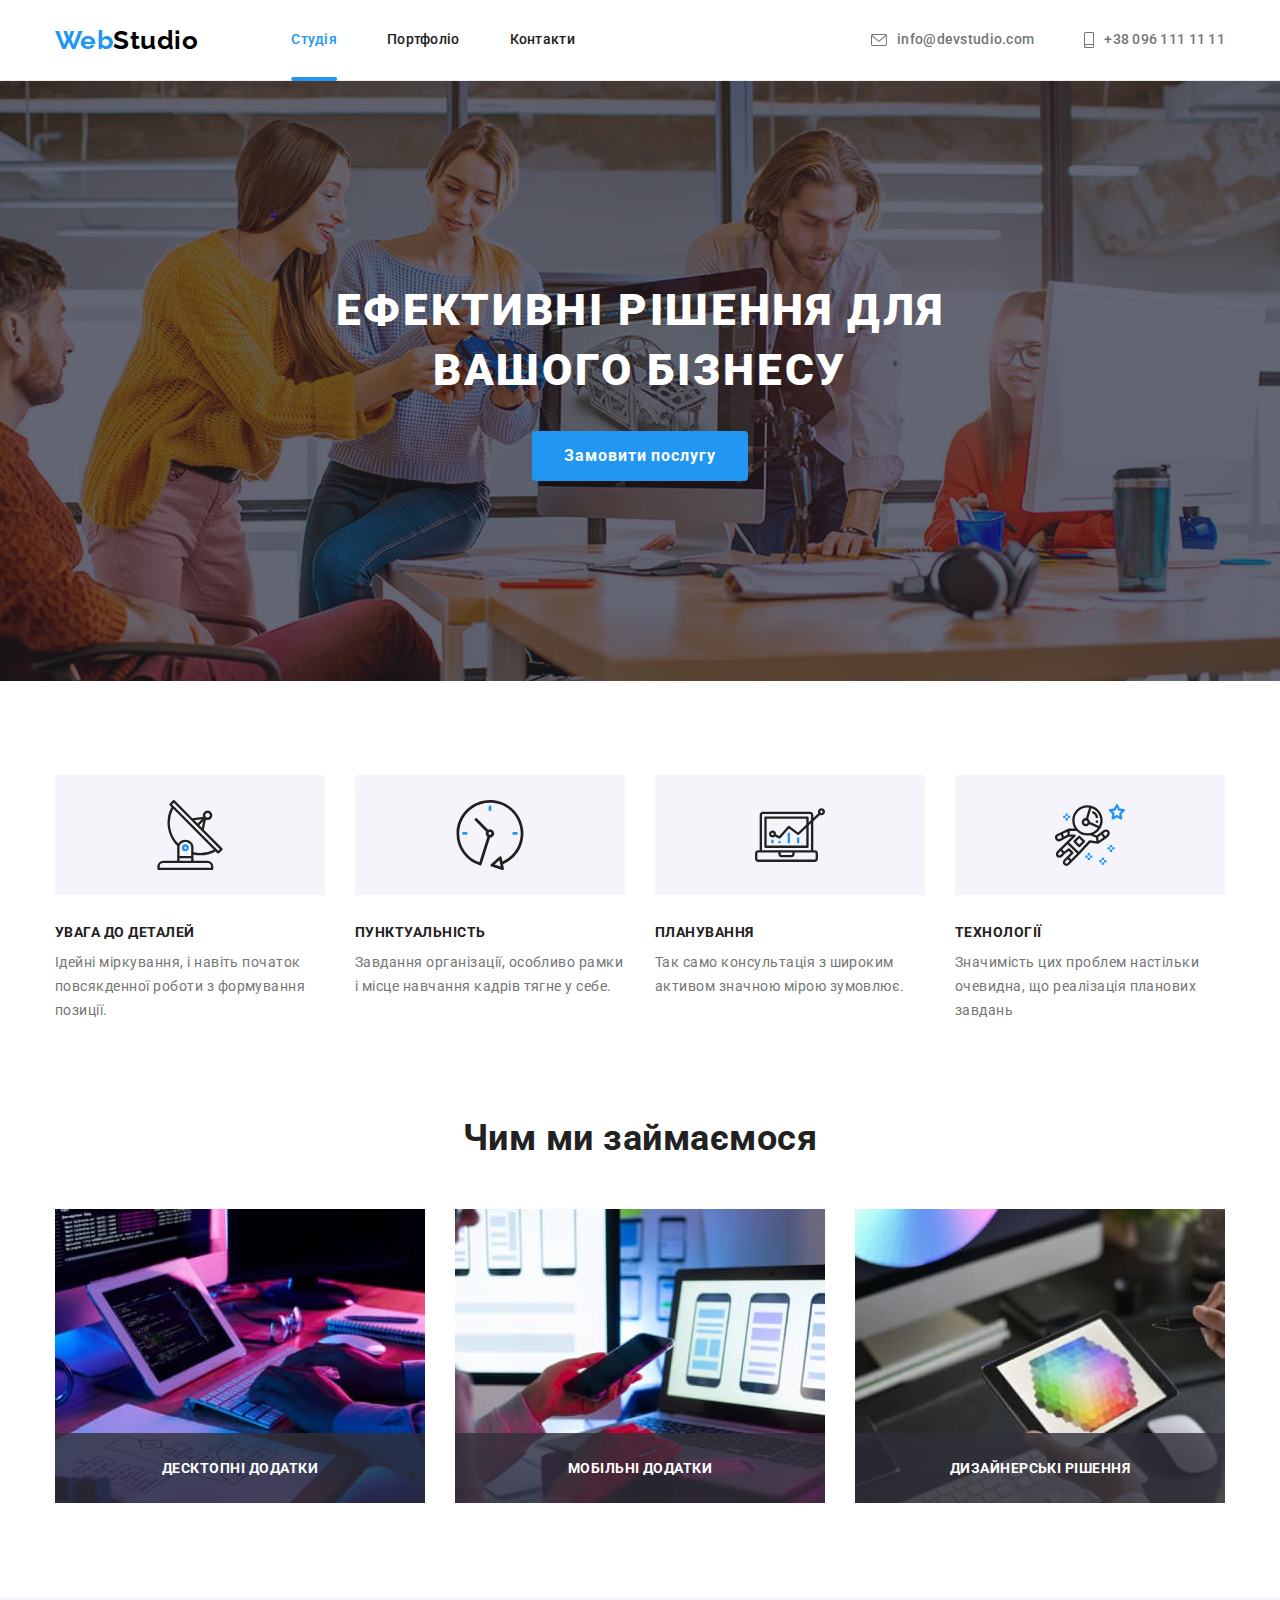
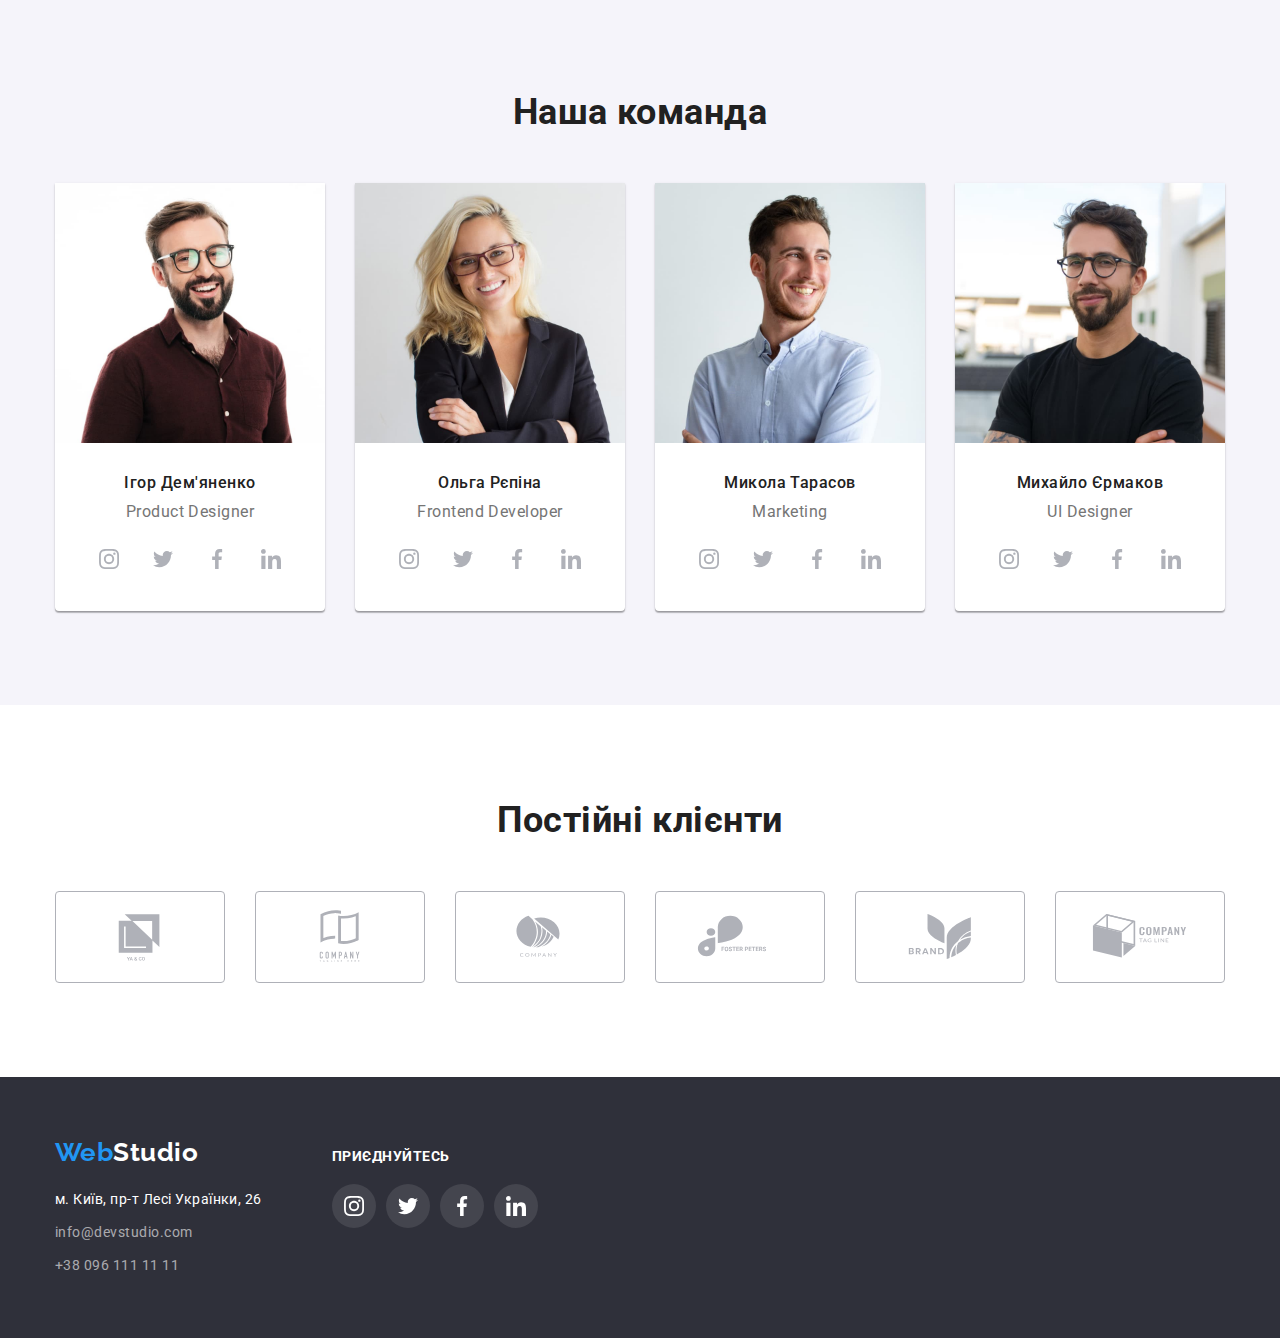
==== index.html @ afffd0d1 "Initial commit" ====
<!DOCTYPE html>
<html lang="uk">
  <head>
    <meta charset="UTF-8" />
    <meta
      http-equiv="X-UA-Compatible"
      content="IE=edge"
    />
    <meta
      name="viewport"
      content="width=device-width, initial-scale=1.0"
    />
    <title lang="en">WebStudio</title>
    <link
      href="https://fonts.googleapis.com/css2?family=Raleway:wght@700&family=Roboto:wght@400;500;700;900&display=swap"
      rel="stylesheet"
    />
    <link
      rel="stylesheet"
      href="https://cdnjs.cloudflare.com/ajax/libs/modern-normalize/1.1.0/modern-normalize.min.css"
      integrity="sha512-wpPYUAdjBVSE4KJnH1VR1HeZfpl1ub8YT/NKx4PuQ5NmX2tKuGu6U/JRp5y+Y8XG2tV+wKQpNHVUX03MfMFn9Q=="
      crossorigin="anonymous"
      referrerpolicy="no-referrer"
    />
    <link
      rel="stylesheet"
      href="./css/styles.css"
    />
  </head>
  <body>
    <!--Шапка сайту -->
    <header class="header">
      <div class="header-container container">
        <a
          class="logo"
          href="/"
          lang="en"
          >Web<span class="logo-black">Studio</span></a
        >
        <nav class="header-nav">
          <ul class="header-list list">
            <li class="item">
              <a
                href=""
                class="link current"
                >Студія</a
              >
            </li>
            <li class="item">
              <a
                href="./portfolio.html"
                class="link"
                >Портфоліо</a
              >
            </li>
            <li class="item">
              <a
                href=""
                class="link"
                >Контакти</a
              >
            </li>
          </ul>
        </nav>

        <ul class="contacts list">
          <li class="item">
            <a
              href="mailto:info@devstudio.com"
              class="contact"
            >
              <svg
                class="header-icon"
                width="16"
                height="12"
              >
                <use href="./images/icons.svg#icon-envelope"></use>
              </svg>
              info@devstudio.com</a
            >
          </li>
          <li class="item">
            <a
              href="tel:+380961111111"
              class="contact"
            >
              <svg
                class="header-icon"
                width="10"
                height="16"
              >
                <use href="./images/icons.svg#icon-smartphone"></use>
              </svg>
              +38 096 111 11 11</a
            >
          </li>
        </ul>
      </div>
    </header>

    <main>
      <!-- Герой -->

      <section class="hero">
        <h1 class="hero-title">Ефективні рішення для вашого бізнесу</h1>
        <button
          type="button"
          class="button primary"
          data-modal-open
        >
          Замовити послугу
        </button>
      </section>

      <!-- Переваги -->
      <section class="section feature">
        <div class="container">
          <h2 class="visually-hidden">Особливості</h2>

          <ul class="features list">
            <li class="item">
              <div class="feature-picture">
                <svg
                  class="feature-icon"
                  width="70"
                  height="70"
                >
                  <use href="./images/icons.svg#icon-antenna-1"></use>
                </svg>
              </div>
              <h3 class="title">Увага до деталей</h3>
              <p class="text">
                Ідейні міркування, і навіть початок повсякденної роботи з
                формування позиції.
              </p>
            </li>
            <li class="item">
              <div class="feature-picture">
                <svg
                  class="feature-icon"
                  width="70"
                  height="70"
                >
                  <use href="./images/icons.svg#icon-clock-1"></use>
                </svg>
              </div>
              <h3 class="title">Пунктуальність</h3>
              <p class="text">
                Завдання організації, особливо рамки і місце навчання кадрів
                тягне у себе.
              </p>
            </li>
            <li class="item">
              <div class="feature-picture">
                <svg
                  class="feature-icon"
                  width="70"
                  height="70"
                >
                  <use href="./images/icons.svg#icon-diagram-1"></use>
                </svg>
              </div>
              <h3 class="title">Планування</h3>
              <p class="text">
                Так само консультація з широким активом значною мірою зумовлює.
              </p>
            </li>
            <li class="item">
              <div class="feature-picture">
                <svg
                  class="feature-icon"
                  width="70"
                  height="70"
                >
                  <use href="./images/icons.svg#icon-astronaut-1"></use>
                </svg>
              </div>
              <h3 class="title">Технології</h3>
              <p class="text">
                Значимість цих проблем настільки очевидна, що реалізація
                планових завдань
              </p>
            </li>
          </ul>
        </div>
      </section>

      <!-- Чим ми займаємося -->
      <section class="section">
        <div class="container">
          <h2 class="section-title">Чим ми займаємося</h2>

          <ul class="activities list">
            <li class="item">
              <img
                src="./images/img1.jpg"
                alt="фото-1"
                width="370"
              />
              <div class="overlay">
                <p class="overlay-text">Десктопні додатки</p>
              </div>
            </li>
            <li class="item">
              <img
                src="./images/img2.jpg"
                alt="фото-2"
                width="370"
              />
              <div class="overlay">
                <p class="overlay-text">Мобільні додатки</p>
              </div>
            </li>
            <li class="item">
              <img
                src="./images/img3.jpg"
                alt="фото-3"
                width="370"
              />
              <div class="overlay">
                <p class="overlay-text">Дизайнерські рішення</p>
              </div>
            </li>
          </ul>
        </div>
      </section>

      <!-- Команда -->
      <section class="team-section section">
        <div class="container">
          <h2 class="section-title">Наша команда</h2>

          <ul class="team list">
            <li class="background">
              <img
                src="./images/igor_demyanenko.jpg"
                alt="Ігор Дем'яненко"
                width="270"
              />
              <div class="team-wrapper">
                <h3 class="title">Ігор Дем'яненко</h3>
                <p
                  lang="en"
                  class="text"
                >
                  Product Designer
                </p>
                <ul class="socials list">
                  <li class="socials-item">
                    <a
                      class="socials-link link"
                      href=""
                      target="_blank"
                      rel="noopener norefferer"
                      aria-label="Instagram icon"
                    >
                      <svg
                        class="socials-icon"
                        width="20"
                        height="20"
                      >
                        <use href="./images/icons.svg#icon-instagram-2"></use>
                      </svg>
                    </a>
                  </li>
                  <li class="socials-item">
                    <a
                      class="socials-link link"
                      href=""
                      target="_blank"
                      rel="noopener norefferer"
                      aria-label="Twitter icon"
                    >
                      <svg
                        class="socials-icon"
                        width="20"
                        height="20"
                      >
                        <use href="./images/icons.svg#icon-twitter-1"></use>
                      </svg>
                    </a>
                  </li>
                  <li class="socials-item">
                    <a
                      class="socials-link link"
                      href=""
                      target="_blank"
                      rel="noopener norefferer"
                      aria-label="Facebook icon"
                    >
                      <svg
                        class="socials-icon"
                        width="20"
                        height="20"
                      >
                        <use href="./images/icons.svg#icon-facebook-1"></use>
                      </svg>
                    </a>
                  </li>
                  <li class="socials-item">
                    <a
                      class="socials-link link"
                      href=""
                      target="_blank"
                      rel="noopener norefferer"
                      aria-label="Linkedin icon"
                    >
                      <svg
                        class="socials-icon"
                        width="20"
                        height="20"
                      >
                        <use href="./images/icons.svg#icon-linkedin-1"></use>
                      </svg>
                    </a>
                  </li>
                </ul>
              </div>
            </li>
            <li class="background">
              <img
                src="./images/olga_repina.jpg"
                alt="Ольга Рєпіна"
                width="270"
              />
              <div class="team-wrapper">
                <h3 class="title">Ольга Рєпіна</h3>
                <p
                  lang="en"
                  class="text"
                >
                  Frontend Developer
                </p>
                <ul class="socials list">
                  <li class="socials-item">
                    <a
                      class="socials-link link"
                      href=""
                      target="_blank"
                      rel="noopener norefferer"
                      aria-label="Instagram icon"
                    >
                      <svg
                        class="socials-icon"
                        width="20"
                        height="20"
                      >
                        <use href="./images/icons.svg#icon-instagram-2"></use>
                      </svg>
                    </a>
                  </li>
                  <li class="socials-item">
                    <a
                      class="socials-link link"
                      href=""
                      target="_blank"
                      rel="noopener norefferer"
                      aria-label="Twitter icon"
                    >
                      <svg
                        class="socials-icon"
                        width="20"
                        height="20"
                      >
                        <use href="./images/icons.svg#icon-twitter-1"></use>
                      </svg>
                    </a>
                  </li>
                  <li class="socials-item">
                    <a
                      class="socials-link link"
                      href=""
                      target="_blank"
                      rel="noopener norefferer"
                      aria-label="Facebook icon"
                    >
                      <svg
                        class="socials-icon"
                        width="20"
                        height="20"
                      >
                        <use href="./images/icons.svg#icon-facebook-1"></use>
                      </svg>
                    </a>
                  </li>
                  <li class="socials-item">
                    <a
                      class="socials-link link"
                      href=""
                      target="_blank"
                      rel="noopener norefferer"
                      aria-label="Linkedin icon"
                    >
                      <svg
                        class="socials-icon"
                        width="20"
                        height="20"
                      >
                        <use href="./images/icons.svg#icon-linkedin-1"></use>
                      </svg>
                    </a>
                  </li>
                </ul>
              </div>
            </li>
            <li class="background">
              <img
                src="./images/mykola_tarasov.jpg"
                alt="Микола Тарасов"
                width="270"
              />
              <div class="team-wrapper">
                <h3 class="title">Микола Тарасов</h3>
                <p
                  lang="en"
                  class="text"
                >
                  Marketing
                </p>
                <ul class="socials list">
                  <li class="socials-item">
                    <a
                      class="socials-link link"
                      href=""
                      target="_blank"
                      rel="noopener norefferer"
                      aria-label="Instagram icon"
                    >
                      <svg
                        class="socials-icon"
                        width="20"
                        height="20"
                      >
                        <use href="./images/icons.svg#icon-instagram-2"></use>
                      </svg>
                    </a>
                  </li>
                  <li class="socials-item">
                    <a
                      class="socials-link link"
                      href=""
                      target="_blank"
                      rel="noopener norefferer"
                      aria-label="Twitter icon"
                    >
                      <svg
                        class="socials-icon"
                        width="20"
                        height="20"
                      >
                        <use href="./images/icons.svg#icon-twitter-1"></use>
                      </svg>
                    </a>
                  </li>
                  <li class="socials-item">
                    <a
                      class="socials-link link"
                      href=""
                      target="_blank"
                      rel="noopener norefferer"
                      aria-label="Facebook icon"
                    >
                      <svg
                        class="socials-icon"
                        width="20"
                        height="20"
                      >
                        <use href="./images/icons.svg#icon-facebook-1"></use>
                      </svg>
                    </a>
                  </li>
                  <li class="socials-item">
                    <a
                      class="socials-link link"
                      href=""
                      target="_blank"
                      rel="noopener norefferer"
                      aria-label="Linkedin icon"
                    >
                      <svg
                        class="socials-icon"
                        width="20"
                        height="20"
                      >
                        <use href="./images/icons.svg#icon-linkedin-1"></use>
                      </svg>
                    </a>
                  </li>
                </ul>
              </div>
            </li>
            <li class="background">
              <img
                src="./images/myhaylo_yermakov.jpg"
                alt="Михайло Єрмаков"
                width="270"
              />
              <div class="team-wrapper">
                <h3 class="title">Михайло Єрмаков</h3>
                <p
                  lang="en"
                  class="text"
                >
                  UI Designer
                </p>
                <ul class="socials list">
                  <li class="socials-item">
                    <a
                      class="socials-link link"
                      href=""
                      target="_blank"
                      rel="noopener norefferer"
                      aria-label="Instagram icon"
                    >
                      <svg
                        class="socials-icon"
                        width="20"
                        height="20"
                      >
                        <use href="./images/icons.svg#icon-instagram-2"></use>
                      </svg>
                    </a>
                  </li>
                  <li class="socials-item">
                    <a
                      class="socials-link link"
                      href=""
                      target="_blank"
                      rel="noopener norefferer"
                      aria-label="Twitter icon"
                    >
                      <svg
                        class="socials-icon"
                        width="20"
                        height="20"
                      >
                        <use href="./images/icons.svg#icon-twitter-1"></use>
                      </svg>
                    </a>
                  </li>
                  <li class="socials-item">
                    <a
                      class="socials-link link"
                      href=""
                      target="_blank"
                      rel="noopener norefferer"
                      aria-label="Facebook icon"
                    >
                      <svg
                        class="socials-icon"
                        width="20"
                        height="20"
                      >
                        <use href="./images/icons.svg#icon-facebook-1"></use>
                      </svg>
                    </a>
                  </li>
                  <li class="socials-item">
                    <a
                      class="socials-link link"
                      href=""
                      target="_blank"
                      rel="noopener norefferer"
                      aria-label="Linkedin icon"
                    >
                      <svg
                        class="socials-icon"
                        width="20"
                        height="20"
                      >
                        <use href="./images/icons.svg#icon-linkedin-1"></use>
                      </svg>
                    </a>
                  </li>
                </ul>
              </div>
            </li>
          </ul>
        </div>
      </section>

      <!-- Постійні клієнти -->
      <section class="clients-section section">
        <div class="container">
          <h2 class="section-title">Постійні клієнти</h2>

          <ul class="clients list">
            <li class="clients-item">
              <a
                class="clients-link link"
                href=""
                target="_blank"
                rel="noopener norefferer"
                aria-label="Company-1"
              >
                <svg
                  class="clients-icon"
                  width="106"
                  height="60"
                >
                  <use href="./images/icons.svg#icon-Logo"></use>
                </svg>
              </a>
            </li>
            <li class="clients-item">
              <a
                class="clients-link link"
                href=""
                target="_blank"
                rel="noopener norefferer"
                aria-label="Company-2"
              >
                <svg
                  class="clients-icon"
                  width="106"
                  height="60"
                >
                  <use href="./images/icons.svg#icon-Logo2"></use>
                </svg>
              </a>
            </li>
            <li class="clients-item">
              <a
                class="clients-link link"
                href=""
                target="_blank"
                rel="noopener norefferer"
                aria-label="Company-3"
              >
                <svg
                  class="clients-icon"
                  width="106"
                  height="60"
                >
                  <use href="./images/icons.svg#icon-Logo3"></use>
                </svg>
              </a>
            </li>
            <li class="clients-item">
              <a
                class="clients-link link"
                href=""
                target="_blank"
                rel="noopener norefferer"
                aria-label="Company-4"
              >
                <svg
                  class="clients-icon"
                  width="106"
                  height="60"
                >
                  <use href="./images/icons.svg#icon-Logo4"></use>
                </svg>
              </a>
            </li>
            <li class="clients-item">
              <a
                class="clients-link link"
                href=""
                target="_blank"
                rel="noopener norefferer"
                aria-label="Company-5"
              >
                <svg
                  class="clients-icon"
                  width="106"
                  height="60"
                >
                  <use href="./images/icons.svg#icon-Logo5"></use>
                </svg>
              </a>
            </li>
            <li class="clients-item">
              <a
                class="clients-link link"
                href=""
                target="_blank"
                rel="noopener norefferer"
                aria-label="Company-6"
              >
                <svg
                  class="clients-icon"
                  width="106"
                  height="60"
                >
                  <use href="./images/icons.svg#icon-Logo6"></use>
                </svg>
              </a>
            </li>
          </ul>
        </div>
      </section>
    </main>

    <!-- Футер -->
    <footer class="footer">
      <div class="footer-container container">
        <div class="footer-main">
          <a
            class="logo"
            href="/"
            lang="en"
            >Web<span class="logo-white">Studio</span></a
          >
          <address>
            <ul class="list">
              <li class="footer-contacts">
                <a
                  href="https://goo.gl/maps/eDqH51peNd15KizH9"
                  target="_blank"
                  class="address"
                  rel="noopener norefferer nofollow"
                  >м. Київ, пр-т Лесі Українки, 26</a
                >
              </li>
              <li class="footer-contacts">
                <a
                  href="mailto:info@devstudio.com"
                  class="link"
                >
                  info@devstudio.com</a
                >
              </li>
              <li class="footer-contacts">
                <a
                  href="tel:+380961111111"
                  class="link"
                >
                  +38 096 111 11 11</a
                >
              </li>
            </ul>
          </address>
        </div>
        <div class="footer-socials">
          <p class="footer-join">Приєднуйтесь</p>
          <ul class="socials list">
            <li class="footer-socials-item">
              <a
                class="footer-socials-link link"
                href=""
                target="_blank"
                rel="noopener norefferer"
                aria-label="Instagram icon"
              >
                <svg
                  class="socials-icon"
                  width="20"
                  height="20"
                >
                  <use href="./images/icons.svg#icon-instagram-2"></use>
                </svg>
              </a>
            </li>
            <li class="footer-socials-item">
              <a
                class="footer-socials-link link"
                href=""
                target="_blank"
                rel="noopener norefferer"
                aria-label="Twitter icon"
              >
                <svg
                  class="socials-icon"
                  width="20"
                  height="20"
                >
                  <use href="./images/icons.svg#icon-twitter-1"></use>
                </svg>
              </a>
            </li>
            <li class="footer-socials-item">
              <a
                class="footer-socials-link link"
                href=""
                target="_blank"
                rel="noopener norefferer"
                aria-label="Facebook icon"
              >
                <svg
                  class="socials-icon"
                  width="20"
                  height="20"
                >
                  <use href="./images/icons.svg#icon-facebook-1"></use>
                </svg>
              </a>
            </li>
            <li class="footer-socials-item">
              <a
                class="footer-socials-link link"
                href=""
                target="_blank"
                rel="noopener norefferer"
                aria-label="Linkedin icon"
              >
                <svg
                  class="socials-icon"
                  width="20"
                  height="20"
                >
                  <use href="./images/icons.svg#icon-linkedin-1"></use>
                </svg>
              </a>
            </li>
          </ul>
        </div>
      </div>
    </footer>

    <!-- Modal window -->
    <div
      class="backdrop is-hidden"
      data-modal
    >
      <div class="modal">
        <button
          class="modal-btn"
          data-modal-close
        >
          <svg
            class="modal-icon"
            width="18"
            height="18"
          >
            <use href="./images/icons.svg#icon-close-black"></use>
          </svg>
        </button>
      </div>
    </div>

    <script src="./js/modal.js"></script>
  </body>
</html>
---- css/styles.css ----
/* Accent color #2196F3 */
/* logo black #000000 */
/* background header #FFFFFF */
/* background color white #F5F5F5 */
/* bacground color grey #F5F4FA */

/* title color  #212121 */
/* text color #757575 */

/* footer background color #2F303A */
/*  footer white #FFFFFF */
/* footer contacts  rgba(255, 255, 255, 0.6) */


:root {
  --black-logo: #000000;
  --primary-bgc: #FFFFFF;
  --primary-text-color: #757575;
  --title-text-color: #212121;
  --accent-color: #2196F3;
  --footer-contacts-color: rgba(255, 255, 255, 0.6);
  --footer-socials-bgc: rgba(255, 255, 255, 0.1);
  --footer-bgc: #2F303A;
  --button-bgc: #F5F4FA;
  --header-border: #ECECEC;
  --portfolio-border: #EEEEEE;
  --socials-color: #AFB1B8;
  --features-icon-color: #F5F4FA;
  --anim-fast: 250ms cubic-bezier(0.4, 0, 0.2, 1);
  --indent: 30px;
  --items: 3;
  
}

html {
  box-sizing: border-box;
  }

*, *::before, *::after {
  box-sizing: inherit;
}

body {
  margin: 0;
  background-color: var(--primary-bgc);
  color: var(--primary-text-color);
  font-family: Roboto, sans-serif;
  letter-spacing: 0.03em;
  
}

h1, h2, h3,h4, h5, h6, p, ul {
  margin: 0;
  padding: 0;

}

img {
  display: block;
  max-width: 100%;
  height: auto;
}


.list {
  list-style: none;
  margin: 0;
  padding: 0;
}

.container {
  margin-top: 0;
  margin-bottom: 0;
  margin-left: auto;
  margin-right: auto;
  width: 1200px;
  padding-left: 15px;
  padding-right: 15px;
}

/* ---Header--- */

.header-container {
  display: flex;
  align-items: center;
}

.header {
  border-bottom: 1px solid var(--header-border);
 }

/* Logo */
.logo {
  margin-right: 93px;
  
  color: var(--accent-color);
  text-decoration: none;
  font-family: Raleway, sans-serif;
  font-weight: 700;
  font-size: 26px;
  line-height: 1.19;
  
}
.logo-black {
  color: var(--black-logo);
}

/* Header nav */

.header-nav {
  margin-right: auto;
}

.header-list {
  display: flex;
  align-items: center;
  gap: 50px;
}

.contacts {
  display: flex;
  gap: 50px;
}

.header-list .link,
.contacts .contact {
  display: flex;
  position: relative;
  padding-top: 32px;
  padding-bottom: 32px;
 
  color: var(--title-text-color);
  text-decoration: none;
  font-weight: 500;
  font-size: 14px;
  line-height: 1.14;
  letter-spacing: 0.02em;
  
  transition: color var(--anim-fast);
}

.contacts .contact {
  color: var(--primary-text-color);
  gap: 10px;
  align-items: center;
}

.header-list .link.current {
  color: var(--accent-color);
  /* text-decoration: none; */
}

.header-icon {
  fill: currentColor;
}

.header-list .link:hover,
.header-list .link:focus,
.contacts .contact:hover,
.contacts .contact:focus {
  color: var(--accent-color);
}

.header-list .link.current::after {
  content: '';
  position:absolute;
  left: 50%;
  bottom: -1px;

  transform: translate(-50%);

  display: block;
  width: 100%;
  height: 4px;

  border-radius: 2px;

  background-color: var(--accent-color);

  /* opacity: 0; */
}

/* .header-list .link.current:hover::after,
.header-list .link.current:focus::after {
  opacity: 1;
} */

/* Hero */
.hero {
  max-width: 1600px;
  margin: 0 auto;
  padding: 200px 0;
  background-color: var(--footer-bgc);

  background-image: linear-gradient(
  to right,  
  rgba(47, 48, 58, 0.4), rgba(47, 48, 58, 0.4)),
  url(../images/hero-bg-photo.jpg);
  background-repeat: no-repeat;
  background-position: center;

  

  }

.hero-title {
  width: 696px;
  margin: 0 auto 30px;
  
  color: var(--primary-bgc);
  font-weight: 900;
  font-size: 44px;
  line-height: 1.36;
  text-align: center;
  letter-spacing: 0.06em;
  text-transform: uppercase;
 }

.button.primary {
  display: block;
  margin: 0 auto;
  

  color: var(--primary-bgc);
  background-color: var(--accent-color);
  font-weight: 700;
  font-size: 16px;
  line-height: 1.88;
  text-align: center;
  letter-spacing: 0.06em;
  padding: 10px 32px;
  min-width: 216px;
}


/* Section titles */

.section {
  padding-top: 94px;
  padding-bottom: 94px;
}

.section-title {
  color:var(--title-text-color);
  font-size: 36px;
  line-height: 1.17;
  text-align: center;
  margin-bottom: 50px;
}

.visually-hidden {
  position: absolute;
  white-space: nowrap;
  width: 1px;
  height: 1px;
  overflow: hidden;
  border: 0;
  padding: 0;
  clip: rect(0 0 0 0);
  clip-path: inset(50%);
  margin: -1px;
}

/* Features */
.section .features {
  padding-bottom: 0;
}

.section.feature {
  padding-bottom: 0;
}

.features {
  display: flex;
}

.feature-picture {
  display: flex;
  margin-bottom: 30px;
  justify-content: center;
  align-items: center;
  width: 270px;
  height: 120px;

  background-color: var(--features-icon-color);
}

.features .item {
  width: 270px;
}

.features .item:not(:last-child) {
  margin-right: 30px;
}

.features .title {
  color:var(--title-text-color);
  font-size: 14px;
  line-height: 1.14;
  text-transform: uppercase;
  margin-bottom: 10px;
}

.features .text {
  font-size: 14px;
  line-height: 1.71;
}

/* Activities */
.activities {
  display: flex;
  gap: var(--indent);
}

.activities .item {
  position: relative;
}

.overlay {
  position: absolute;
  bottom: 0;

  display: flex;
  justify-content: center;
  align-items: center;


  width: 100%;
  height: 70px;

  background-color: rgba(47, 48, 58, 0.8);
}

.overlay-text {
  text-align: center;
  text-transform: uppercase;

  color:#FFFFFF;
  font-weight: 700;
  font-size: 14px;
  line-height: calc(16/14);
}

/* Team */
.team-section {
  background-color: var(--button-bgc);
}

.team {
  display: flex;
  flex-wrap: wrap;
  gap: var(--indent);
}
  
.team .background {
  background-color: var(--primary-bgc);
  box-shadow: 0px 1px 3px rgba(0, 0, 0, 0.12), 0px 1px 1px rgba(0, 0, 0, 0.14), 0px 2px 1px rgba(0, 0, 0, 0.2);
  border-radius: 0px 0px 4px 4px;
}

.team-wrapper {
  padding: 30px 0;
}

.team .title {
  margin-bottom: 10px;
  color:var(--title-text-color);
  font-weight: 500;
  font-size: 16px;
  line-height: 1.19;
  text-align: center;
}

.team .text {
  margin-bottom: 16px;
  font-size: 16px;
  line-height: 1.19;
  text-align: center;
}

.socials {
  display: flex;
  justify-content: center;
  align-items: center;
  gap: 10px;
}

.socials-item {
  width: 44px;
  height: 44px;
}

.socials-link {
  display: flex;
  justify-content: center;
  align-items: center;
  width: 100%;
  height: 100%;
  border-radius: 50%;
  background-color: var(--primary-bgc);
  color: var(--socials-color);

  transition: color var(--anim-fast), background-color var(--anim-fast);
}

.socials-link:hover,
.socials-link:focus {
  background-color: var(--accent-color);
  color: var(--primary-bgc);
}

.socials-icon {
  fill: currentColor;
}

/* ---Clients--- */
.clients {
  display: flex;
  justify-content: center;
  gap: 30px;
}

.clients-item {
  width: 170px;
  height: 92px;
}

.clients-link {
  display: flex;
  justify-content: center;
  align-items:center;
  width: 100%;
  height: 100%;
  border: 1px solid var(--socials-color);
  border-radius: 4px;
  background-color: var(--primary-bgc);
  color: var(--socials-color);

  transition: color var(--anim-fast) border-color var(--anim-fast);
} 

.clients-link:hover,
.clients-link:focus {
  color: var(--accent-color);
  border-color: var(--accent-color);
}

.clients-icon {
  fill: currentColor;
}

/* ---Footer--- */
.footer {
  background-color: var(--footer-bgc);
  padding-top: 60px;
  padding-bottom: 60px;
   
}

.footer-container {
  display: flex;
  gap: 70px;
}

.footer .logo {
  margin: 0;
}


.logo-white {
  color: var(--primary-bgc);
}

.footer-contacts:not(:last-child)  {
  margin-bottom: 9px;
}


.footer-contacts .address,
.footer-contacts .link {
  text-decoration: none;
  font-style: normal;
  font-weight: 400;
  font-size: 14px;
  line-height: 1.71;
  display: inline-block;

  transition: color var(--anim-fast);
}

.footer-contacts .address {
  color: var(--primary-bgc);
  margin-top: 20px;
}

.footer-contacts .link {
  color: var(--footer-contacts-color);
 }


.footer-contacts .address:hover,
.footer-contacts .address:focus,
.footer-contacts .link:hover,
.footer-contacts .link:focus {
  color: var(--accent-color);
}



.footer-join {
  margin-bottom: 20px;
  font-style: normal;
  font-weight: 700;
  font-size: 14px;
  line-height: 1.17;
  text-transform: uppercase;
  color: var(--primary-bgc);
}

.footer-socials .socials {
  justify-content: flex-start;
}

.footer-socials-item {
  width: 44px;
  height: 44px;
}

.footer-socials-link {
  display: flex;
  justify-content: center;
  align-items: center;
  width: 100%;
  height: 100%;
  border-radius: 50%;
  background-color: var(--footer-socials-bgc);
  color: var(--primary-bgc);

  transition: color var(--anim-fast) background-color var(--anim-fast);
}

.footer-socials-link:hover,
.footer-socials-link:focus {
  background-color: var(--accent-color);
  color: var(--primary-bgc);
}

.socials-icon {
  fill: currentColor;
}
.footer-container {
  align-items: baseline;
}



/* Portfolio */

.filter {
  margin-bottom: 50px;
  display: flex;
  justify-content: center;

}

/* .filter .item + .item {
  margin-left: 8px;
} */

.filter .item:not(:last-child) {
  margin-right: 8px;
}

.button {
  color: var(--title-text-color);
  background-color: var(--button-bgc);
  font-family: inherit;
  cursor: pointer;
  font-weight: 500;
  font-size: 16px;
  line-height: 1.62;
  text-align: center;
  letter-spacing: 0.03em;
  border: transparent;
  border-radius: 4px;
  padding: 6px 22px;

  transition: color var(--anim-fast), background-color var(--anim-fast), box-shadow var(--anim-fast);
}

.button:hover,
.button:focus,
.button:active {
  color: var(--primary-bgc);
  background-color: var(--accent-color);
  box-shadow: 0px 3px 1px rgba(0, 0, 0, 0.1), 0px 1px 2px rgba(0, 0, 0, 0.08), 0px 2px 2px rgba(0, 0, 0, 0.12);
}

/* Flex projects */

.projects {
  display: flex;
  flex-wrap: wrap;
  gap: var(--indent);
}

.element {
  width: 370px;
}


.project {
  display: block;
  text-decoration: none;

  transition: box-shadow var(--anim-fast);
}

.project:hover,
.project:focus {
   box-shadow: 0px 1px 1px rgba(0, 0, 0, 0.12), 0px 4px 4px rgba(0, 0, 0, 0.06), 1px 4px 6px rgba(0, 0, 0, 0.16);
}

.project-image {
  position: relative;
  overflow: hidden;
}

.overlay-project {
  position: absolute;
  top: 0;
  left: 0;
  padding-left: 24px;
  padding-right: 24px;
  display: flex;
  align-items: center;
  width: 100%;
  height: 100%;
  background-color: rgba(33, 150, 243, 0.9);
  backdrop-filter: blur(3px);

  user-select: none;

  transform: translatey(100%);
  transition: transform var(--anim-fast);

  opacity: 0;
}

.overlay-project-text {
  font-size: 18px;
  line-height: calc(28/18);

  color: var(--primary-bgc);
}

.project:hover .overlay-project,
.project:focus .overlay-project {

  transform: translatey(0);

  opacity: 1;
}

.project-wrapper {
  border: 1px solid var(--portfolio-border);
  border-top: none;
  padding: 20px 24px;
}

.project .title {
  margin-bottom: 4px;

  color: var(--title-text-color);
  font-size: 18px;
  line-height: 2;
  letter-spacing: 0.06em;  
}  

.project .text{
  color: var(--primary-text-color);
  font-size: 16px;
  line-height: 1.88;  
}

/* Modal window */

.backdrop {
  position: fixed;
  top: 0;
  left: 0;

  width: 100%;
  height: 100%;

  background-color: rgba(0, 0, 0, 0.2);

  transition: opacity var(--anim-fast), visibility var(--anim-fast);
}

.backdrop.is-hidden {
  opacity: 0;
  visibility: hidden;
  pointer-events: none;
}

.modal {
  position: absolute;
  top: 50%;
  left: 50%;
  transform: translateX(-50%) translateY(-50%);

  width: 528px;
  min-height: 581px;


  background-color: var(--primary-bgc);
  box-shadow: 0px 1px 3px rgba(0, 0, 0, 0.12), 0px 1px 1px rgba(0, 0, 0, 0.14), 0px 2px 1px rgba(0, 0, 0, 0.2);
  border-radius: 4px;

  transition: transform var(--anim-fast), opacity var(--anim-fast);
}

.backdrop.is-hidden .modal {
  opacity: 0;
  transform: translateX(-50%) translateY(-70%); 
}

.modal-btn {
  position: absolute;
  top: 8px;
  right: 8px;

  padding: 0;
  display: inline-flex;
  align-items: center;
  justify-content: center;


  width: 30px;
  height: 30px;

  background-color: transparent;
  border: 1px solid rgba(0, 0, 0, 0.1);
  border-radius: 50%;
  
  cursor: pointer;
}

.modal-icon {
  fill: var(--black-logo);
}

.modal-icon:hover,
.modal-icon:focus {
  fill: var(--accent-color);
}
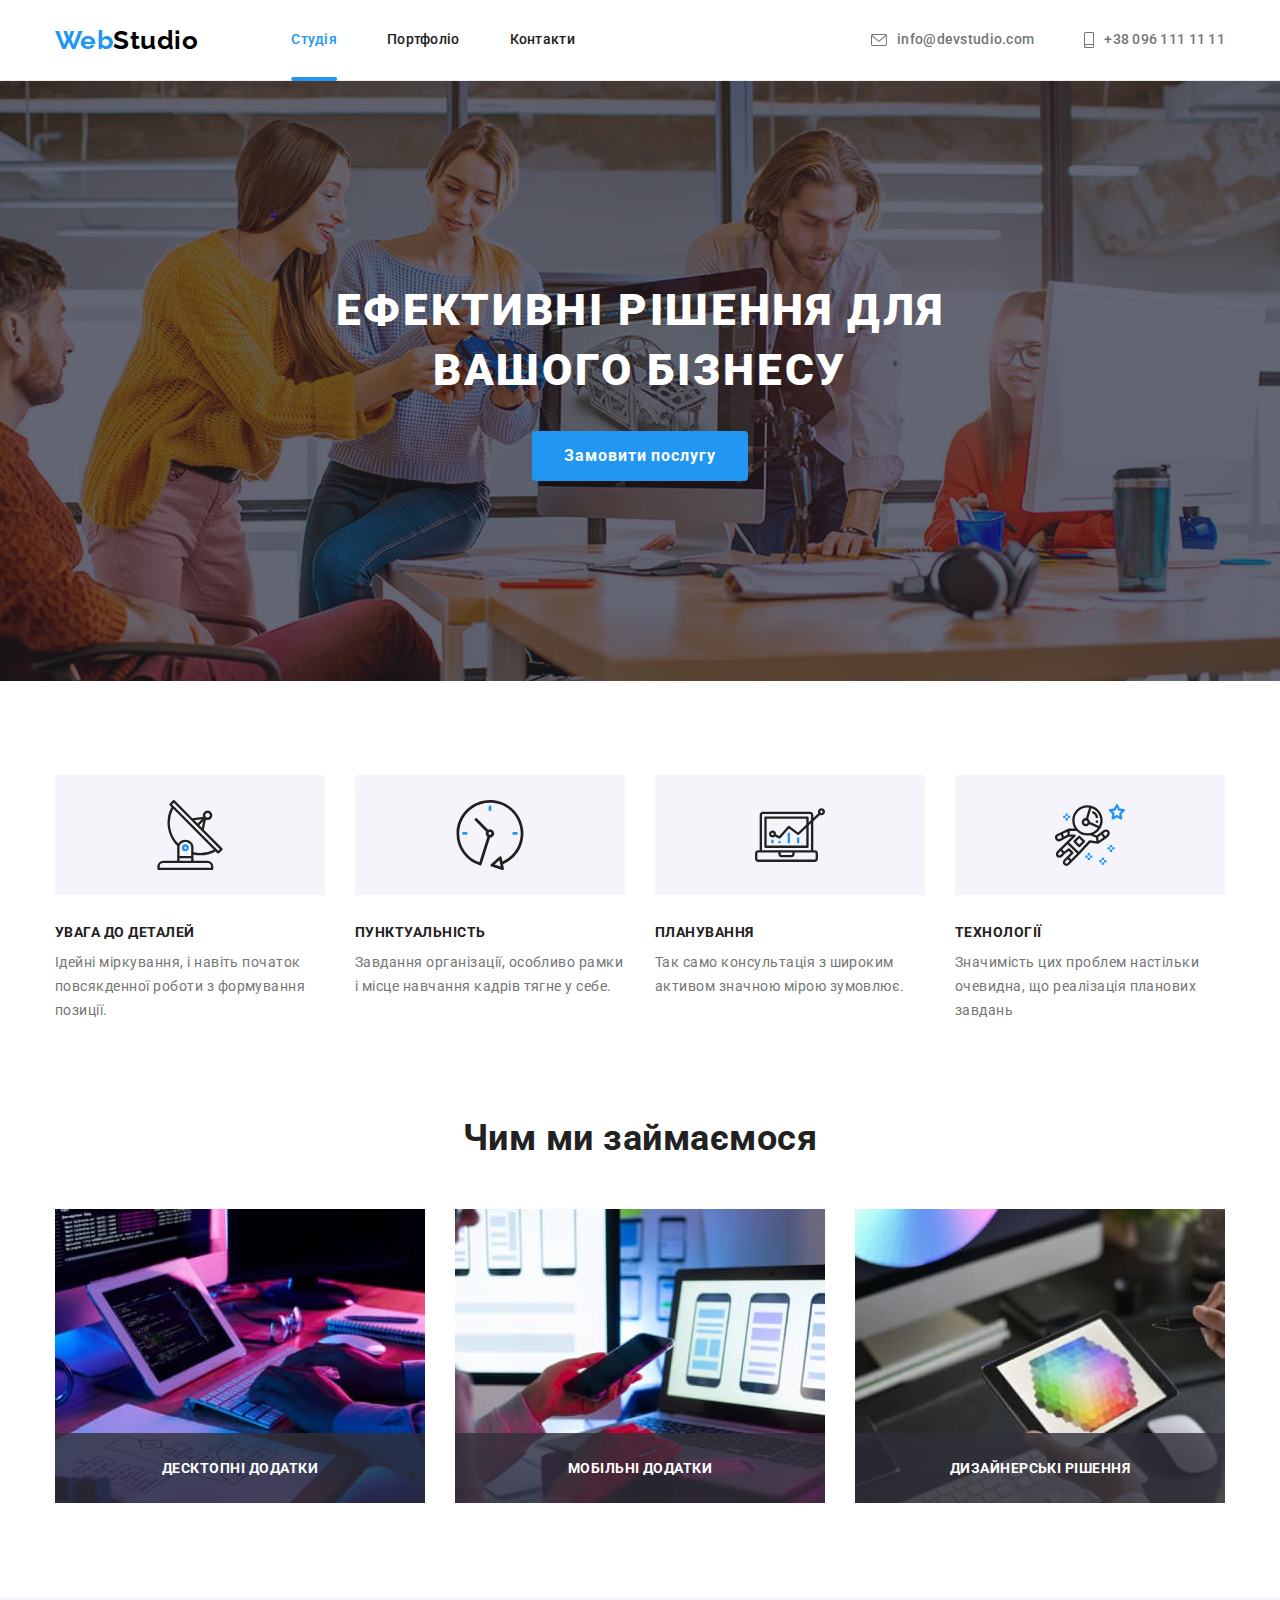
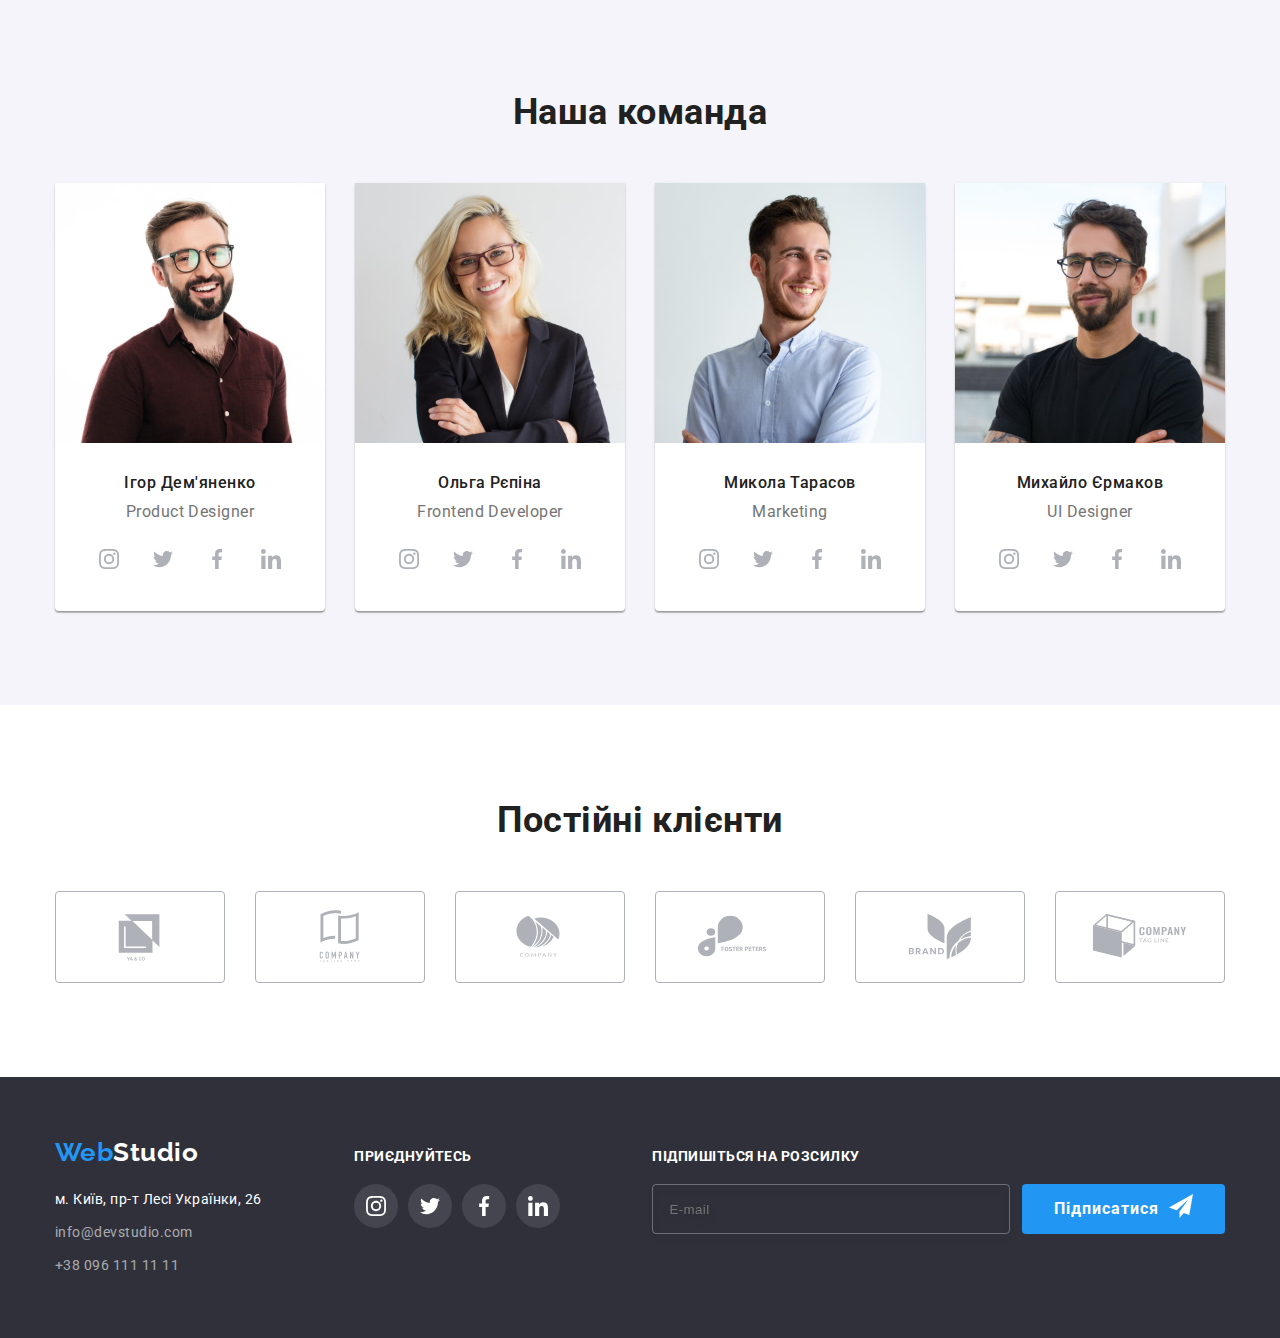
==== commit f5747b1d: "hw-06-final-v1" ====
--- a/index.html
+++ b/index.html
@@ -805,19 +805,28 @@
             </li>
           </ul>
         </div>
+        <div class="container-subscribe">
+         <p class="footer-subscribe">Підпишіться на розсилку</p>
+         <form name="subscribe" action="">
+          <div class="subscribe-group">
+            <input class="email-input" type="email" name="user_email" placeholder="E-mail"/>
+            <button class="button email-btn" type="submit" aria-label="Підписатися">
+            Підписатися
+              <svg class="button-icon" width="24" height="24">
+              <use href="./images/icons.svg#icon-icon-send"></use>
+            </svg>
+          </button>
+          </div>
+         </form>
+        </div>
       </div>
     </footer>
 
     <!-- Modal window -->
     <div
-      class="backdrop is-hidden"
-      data-modal
-    >
+      class="backdrop is-hidden" data-modal>
       <div class="modal">
-        <button
-          class="modal-btn"
-          data-modal-close
-        >
+        <button class="modal-btn" data-modal-close>
           <svg
             class="modal-icon"
             width="18"
@@ -826,6 +835,45 @@
             <use href="./images/icons.svg#icon-close-black"></use>
           </svg>
         </button>
+        <strong class="modal-label">Залиште свої дані, ми вам передзвонимо</strong>
+        <form class="modal-form" name="modal_form">
+          <div class="modal-form-group" role="group">
+            <label class="modal-form-label" for="user_name">Ім'я</label>
+            <div class="modal-form-wrapper">
+              <input class="modal-form-field" type="text" name="user_name" id="user_name" />
+              <svg class="modal-form-icon" width="18" height="18">
+                <use href="./images/icons.svg#icon-person"></use>
+              </svg>
+            </div>
+
+            <label class="modal-form-label" for="user_phone">Телефон</label>
+            <div class="modal-form-wrapper">
+              <input class="modal-form-field" type="tel" name="user_phone" id="user_phone">
+              <svg class="modal-form-icon" width="18" height="18">
+                <use href="./images/icons.svg#icon-phone"></use>
+              </svg>
+            </div>
+
+            <label class="modal-form-label" for="user_email">Пошта</label>
+            <div class="modal-form-wrapper">
+              <input class="modal-form-field" type="email" name="user_email" id="user_email">
+              <svg class="modal-form-icon" width="18" height="18">
+                <use href="./images/icons.svg#icon-email"></use>
+              </svg>
+            </div>
+
+            <label class="modal-form-label" for="user_message">Коментар</label>
+            <textarea class="modal-form-message" name="user_message" id="user_message" rows="7" placeholder="Введіть текст"></textarea>
+          </div>
+          
+          <div class="modal-form-agreement" role="group">
+            <input class="modal-form-checkbox" type="checkbox" id="user_agreement">
+            <label class="modal-form-agreement-desc" for="user_agreement">Погоджуюся з розсилкою та приймаю <a class="modal-form-agreement-link" href="">Умови договору</a></label>
+                   
+          </div>
+          <button class="modal-form-btn button" type="submit">Відправити</button>
+
+        </form>
       </div>
     </div>
 
--- a/css/styles.css
+++ b/css/styles.css
@@ -459,7 +459,7 @@
 
 .footer-container {
   display: flex;
-  gap: 70px;
+  justify-content: space-between;
 }
 
 .footer .logo {
@@ -507,7 +507,8 @@
 
 
 
-.footer-join {
+.footer-join,
+.footer-subscribe {
   margin-bottom: 20px;
   font-style: normal;
   font-weight: 700;
@@ -552,7 +553,46 @@
   align-items: baseline;
 }
 
-
+.subscribe-group {
+  display: flex;
+  align-items: center;
+}
+
+.email-input {
+  padding-left: 16px;
+  margin-right: 12px;
+  min-width: 358px;
+  height: 50px;
+
+  line-height: 1.25;
+  letter-spacing: 0.03em;
+
+  color: rgba(255, 255, 255, 0.6);
+  background-color: transparent;
+
+  border: 1px solid rgba(255, 255, 255, 0.3);
+  filter: drop-shadow(0px 4px 4px rgba(0, 0, 0, 0.15));
+  border-radius: 4px;
+}
+
+.button.email-btn {
+  display: flex;
+  gap: 10px;
+  color: var(--primary-bgc);
+  background-color: var(--accent-color);
+  font-weight: 700;
+  font-size: 16px;
+  line-height: 1.88;
+  text-align: center;
+  letter-spacing: 0.06em;
+  padding: 10px 32px;
+  min-width: 200px;
+  height: 50px;
+}
+
+.button-icon {
+  fill: currentColor;
+}
 
 /* Portfolio */
 
@@ -712,13 +752,24 @@
 
   width: 528px;
   min-height: 581px;
-
+  padding: 40px;
 
   background-color: var(--primary-bgc);
   box-shadow: 0px 1px 3px rgba(0, 0, 0, 0.12), 0px 1px 1px rgba(0, 0, 0, 0.14), 0px 2px 1px rgba(0, 0, 0, 0.2);
   border-radius: 4px;
 
   transition: transform var(--anim-fast), opacity var(--anim-fast);
+}
+
+.modal-label {
+  display: block;
+  margin-bottom: 12px;
+  font-size: 20px;
+  line-height: calc(23/20);
+  text-align: center;
+  letter-spacing: 0.03em;
+
+  color:var(--title-text-color);
 }
 
 .backdrop.is-hidden .modal {
@@ -756,3 +807,137 @@
   fill: var(--accent-color);
 }
 
+.modal-form-group {
+  margin-bottom: 20px;
+}
+
+.modal-form-label {
+  display: block;
+  position:relative;
+  margin-bottom: 4px;
+  font-weight: 400;
+  font-size: 12px;
+  line-height: calc(14/12);
+
+  letter-spacing: 0.01em;
+
+  color: var(--primary-text-color);
+}
+
+.modal-form-wrapper {
+  position: relative;
+  margin-bottom: 10px;
+}
+
+.modal-form-field,
+.modal-form-message {
+  width: 100%;
+  
+  font-weight: 400;
+ 
+  color: var(--primary-text-color);
+  border: 1px solid rgba(33, 33, 33, 0.2);
+  border-radius: 4px;
+  outline: 1px solid transparent;
+  outline-offset: -1px;
+
+  transition: outline var(--anim-fast);
+}
+
+.modal-form-field {
+  height: 40px;
+  padding-left: 42px;
+  padding-right: 42px;
+}
+
+.modal-form-message {
+  display: block;
+  height: 120px;
+  padding: 12px 16px;
+  font-size: 12px;
+  resize: none;
+}
+
+.modal-form-field:focus,
+.modal-form-message:focus {
+  outline-color: #2196F3;  
+}
+
+.modal-form-message::placeholder {
+  color: rgba(117, 117, 117, 0.5);
+}
+
+.modal-form-icon {
+  position:absolute;
+  top: 50%;
+  left: 12px;
+  transform: translateY(-50%);
+
+  transition: fill var(--anim-fast);
+}
+
+.modal-form-field:focus + .modal-form-icon {
+  fill: var(--accent-color);
+}
+
+.modal-form-agreement {
+  display: flex;
+  justify-content: center;
+  align-items: center;
+  gap: 7px;
+  margin-bottom: 30px;
+}
+
+.modal-form-checkbox {
+  appearance: none;
+  width: 16px;
+  height: 15px;
+
+  outline: 2px solid transparent;
+  outline-offset: -2px;
+  border: 2px solid var(--title-text-color);
+  border-radius: 2px;
+
+  background-position: center;
+  background-repeat: no-repeat;
+  background-size: 0;
+
+  transition: background-size var(--anim-fast), background-color var(--anim-fast), outline-color var(--anim-fast);
+}
+
+.modal-form-checkbox:checked {
+  outline-color: var(--accent-color);
+  background-color: var(--accent-color);
+  background-image: url("data:image/svg+xml,%3Csvg width='13' height='10' viewBox='0 0 13 10' fill='none' xmlns='http://www.w3.org/2000/svg'%3E%3Cpath d='M1.95703 4.75166L1.88825 4.68604L1.81923 4.75141L0.93123 5.59258L0.854858 5.66492L0.930974 5.73753L4.42671 9.07236L4.49574 9.1382L4.56476 9.07236L12.069 1.91352L12.1449 1.84116L12.069 1.76881L11.1873 0.927644L11.1183 0.861826L11.0493 0.927611L4.49577 7.17353L1.95703 4.75166Z' fill='white' stroke='white' stroke-width='0.2'/%3E%3C/svg%3E");
+  background-size: 11px 8px;
+}
+
+.modal-form-agreement-desc {
+  font-size: 14px;
+  line-height: calc(24/14);
+
+  user-select: none;
+}
+
+.modal-form-agreement-link {
+  color: var(--accent-color);
+  text-underline-offset: 3px;
+}
+
+.modal-form-btn {
+  display: block;
+  margin: 0 auto;
+  
+
+  color: var(--primary-bgc);
+  background-color: var(--accent-color);
+  font-weight: 700;
+  font-size: 16px;
+  line-height: 1.88;
+  text-align: center;
+  letter-spacing: 0.06em;
+  padding: 10px 32px;
+  min-width: 200px;
+  min-height: 50px;
+}
+
